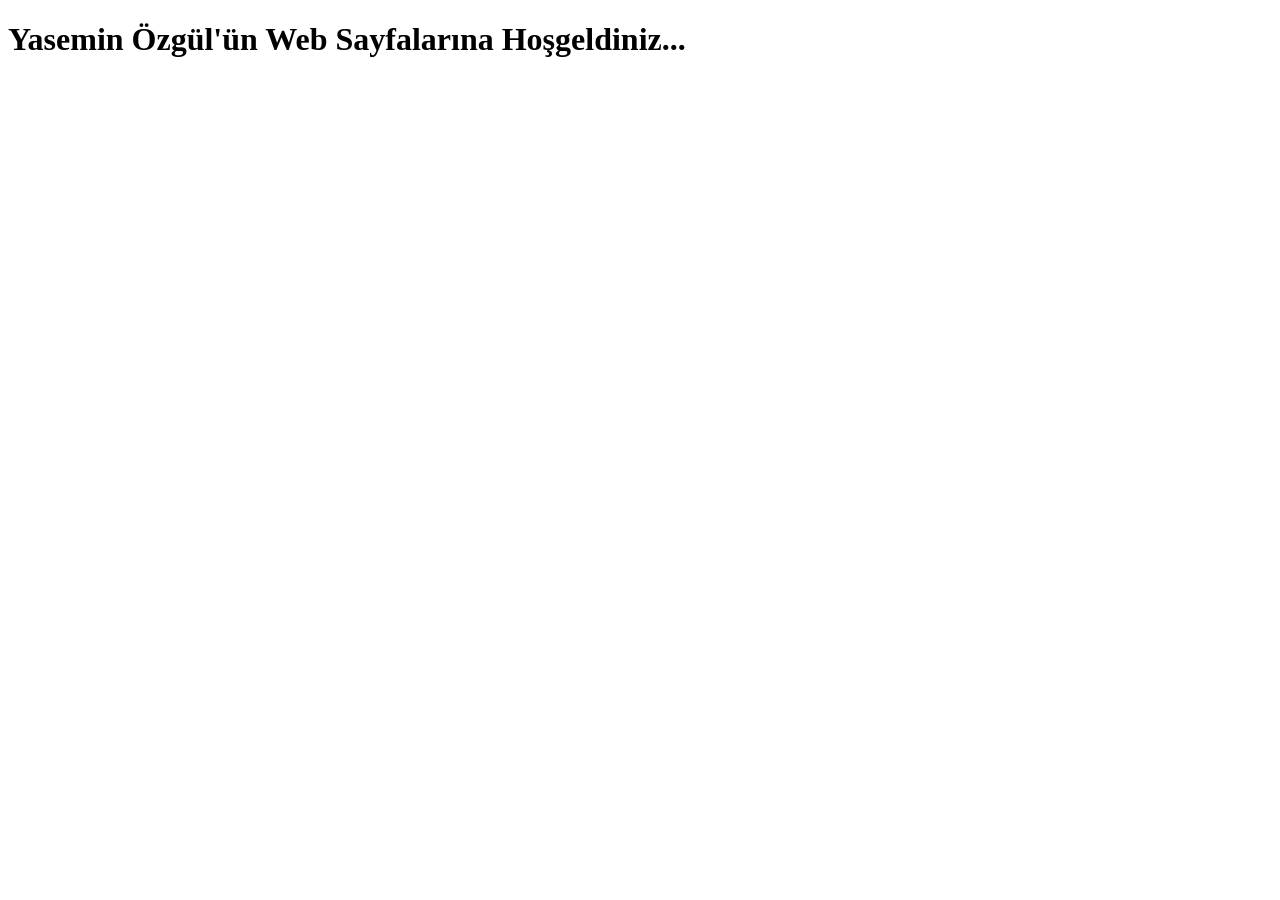
==== index.html @ 3f937fb2 "Add files via upload" ====
<!DOCTYPE html>
<html lang="tr">
<head>
    <meta charset="UTF-8">
    <title>Sevim Tetik Web Sayfası</title>
</head>
<body>

    <h1>Yasemin Özgül'ün Web Sayfalarına Hoşgeldiniz...</h1>

</body>
</html>
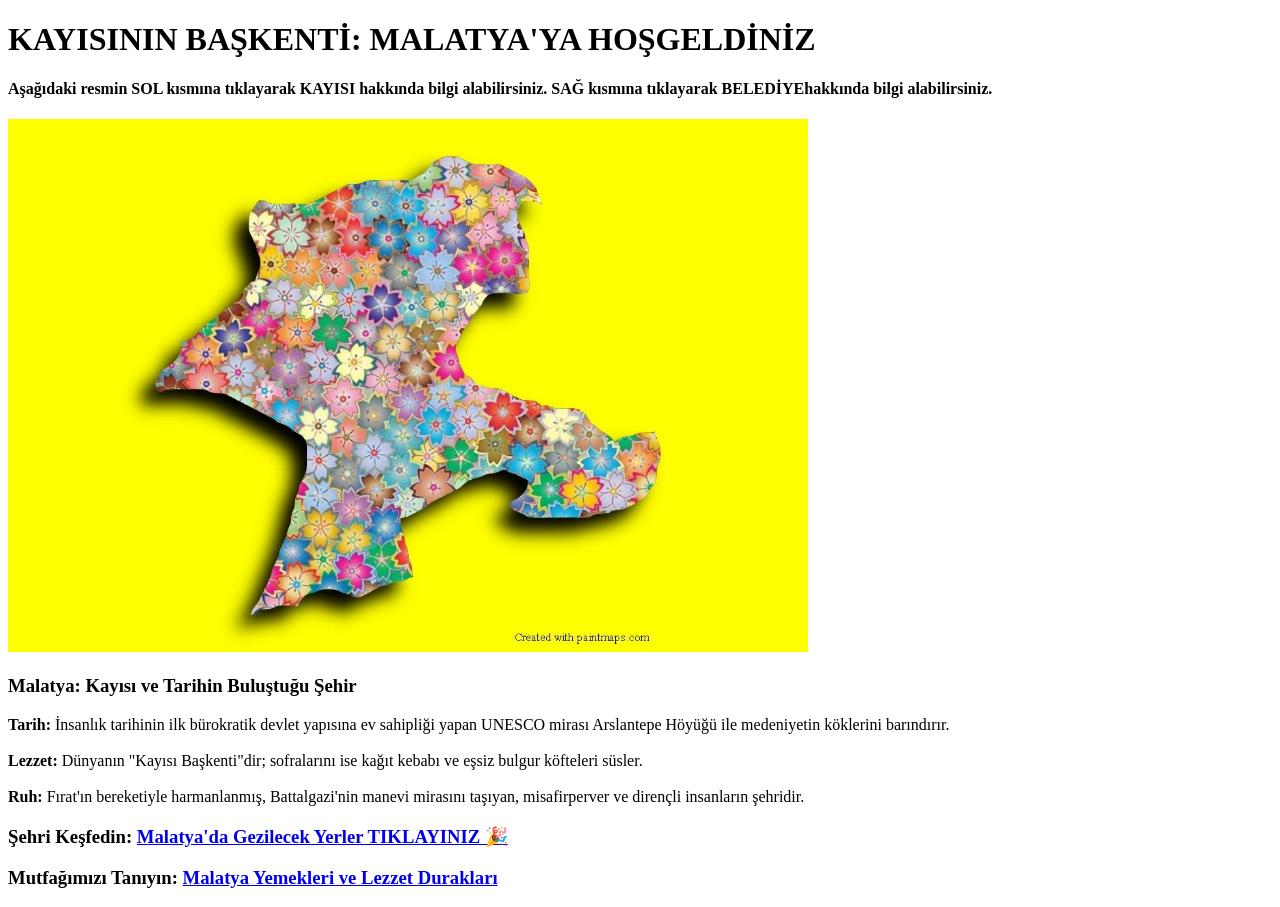
==== commit eabcc486: "Revise index.html for new content and layout Updated the HTML structure and content for the web page" ====
--- a/index.html
+++ b/index.html
@@ -1,12 +1,41 @@
 <!DOCTYPE html>
-<html lang="tr">
+<html lang="en">
 <head>
     <meta charset="UTF-8">
-    <title>Sevim Tetik Web Sayfası</title>
+    <meta name="viewport" content="width=device-width, initial-scale=1.0">
+    <title>Yasemin Özgül</title>
 </head>
 <body>
 
-    <h1>Yasemin Özgül'ün Web Sayfalarına Hoşgeldiniz...</h1>
+    <h1>KAYISININ BAŞKENTİ: MALATYA'YA HOŞGELDİNİZ</h1>
+    <h4>Aşağıdaki resmin SOL kısmına tıklayarak KAYISI hakkında bilgi alabilirsiniz.
+       SAĞ kısmına tıklayarak BELEDİYEhakkında bilgi alabilirsiniz.</h4>
+
+    <img src="resimler/malatyaharita.jpg" usemap="#malatya_haritasi" alt="MALATYA" style="width: 800px;;">
+    <h3>Malatya: Kayısı ve Tarihin Buluştuğu Şehir</h3>
+    <p>
+        <strong>Tarih:</strong> İnsanlık tarihinin ilk bürokratik devlet yapısına ev sahipliği yapan UNESCO mirası Arslantepe Höyüğü ile medeniyetin köklerini barındırır.<br><br>
+        <strong>Lezzet:</strong> Dünyanın "Kayısı Başkenti"dir; sofralarını ise kağıt kebabı ve eşsiz bulgur köfteleri süsler.<br><br>
+        <strong>Ruh:</strong> Fırat'ın bereketiyle harmanlanmış, Battalgazi'nin manevi mirasını taşıyan, misafirperver ve dirençli insanların şehridir.
+    </p>
+
+    <div style="margin-top: 20px;">
+        <h3>Şehri Keşfedin: 
+            <a href="https://www.tripadvisor.com.tr/Attractions-g298018-Activities-Malatya.html" target="_blank">
+                Malatya'da Gezilecek Yerler TIKLAYINIZ 🎉
+            </a>
+        </h3>
+    </div>
+    <h3>Mutfağımızı Tanıyın: 
+        <a href="mutfak_kulturu.html">Malatya Yemekleri ve Lezzet Durakları</a>
+    </h3>
+
+
+    <map name="malatya_haritasi">
+            <area shape="rect" coords="0,0,400,400" href="kayisi_detay.html" alt="Kayısı Bilgi">
+            
+            <area shape="rect" coords="400,0,800,400" href="https://www.malatya.bel.tr" alt="Belediye">
+        </map>
 
 </body>
-</html>+</html>
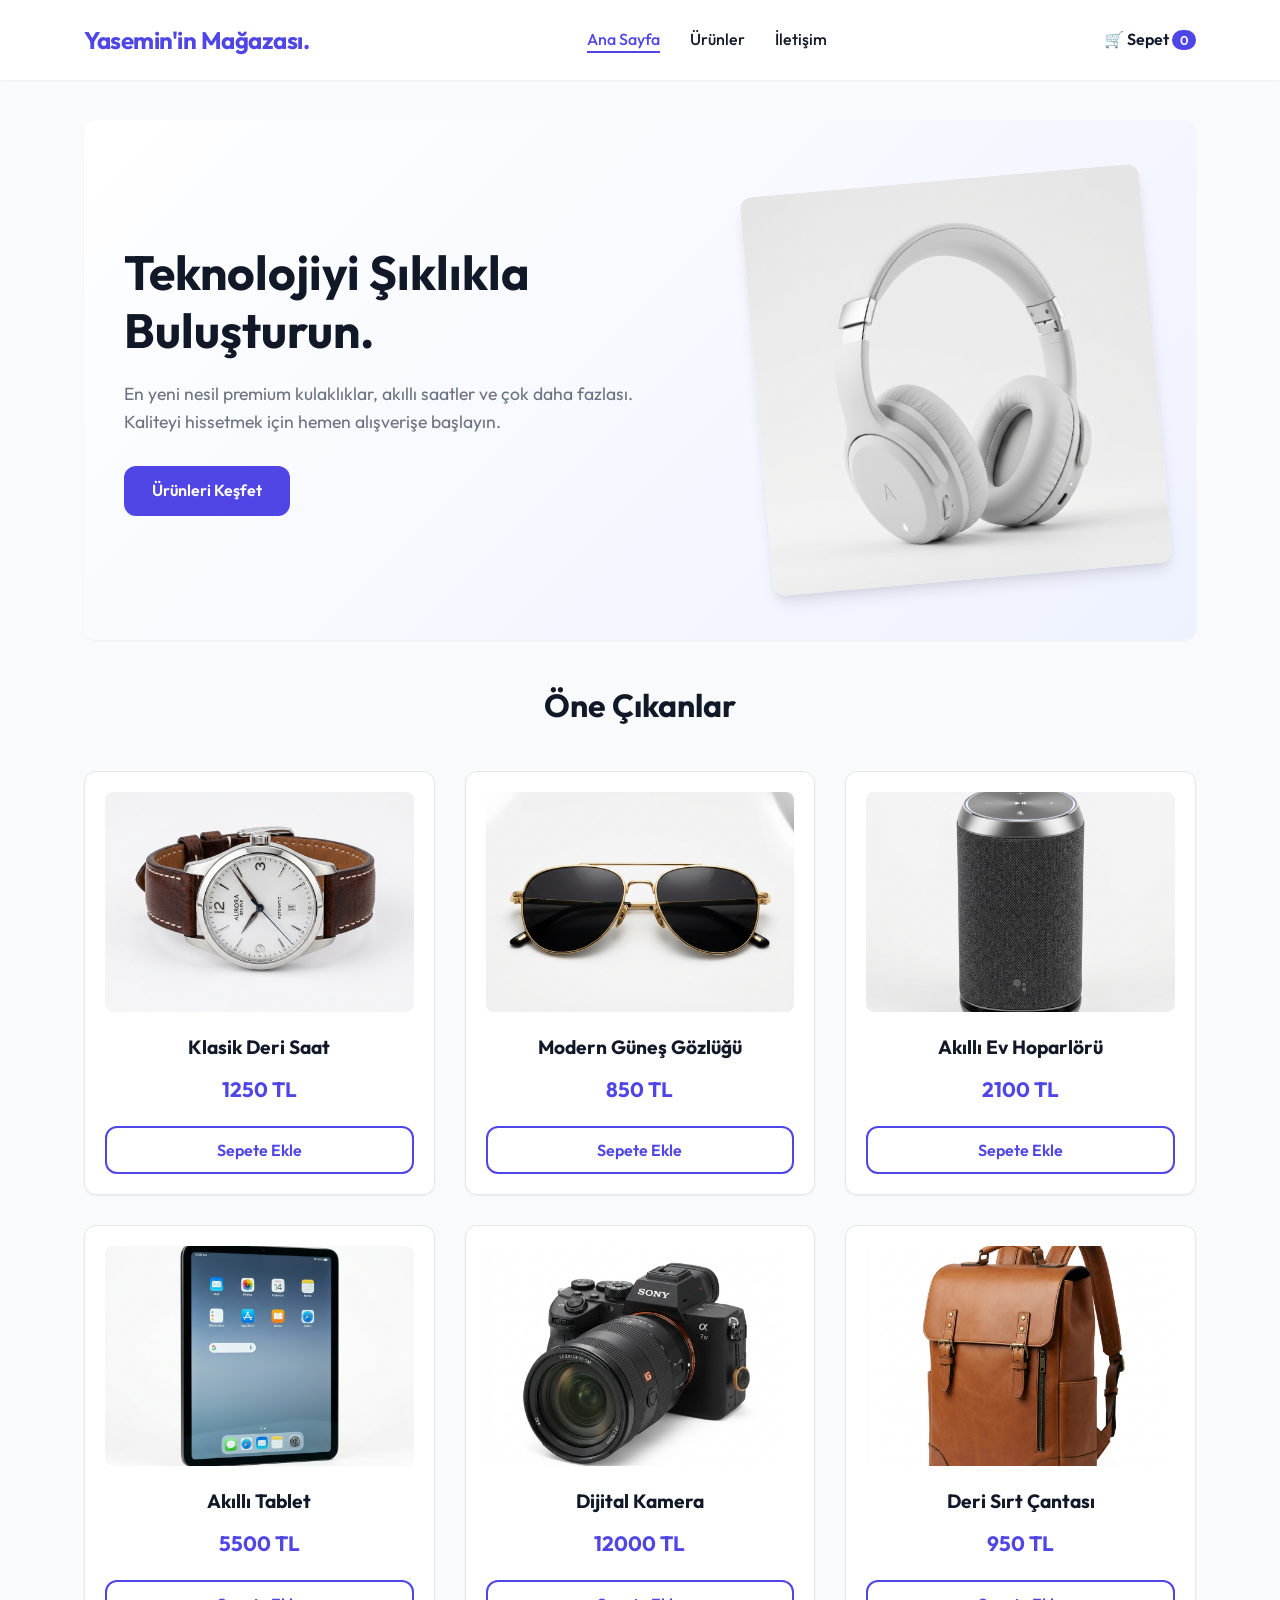
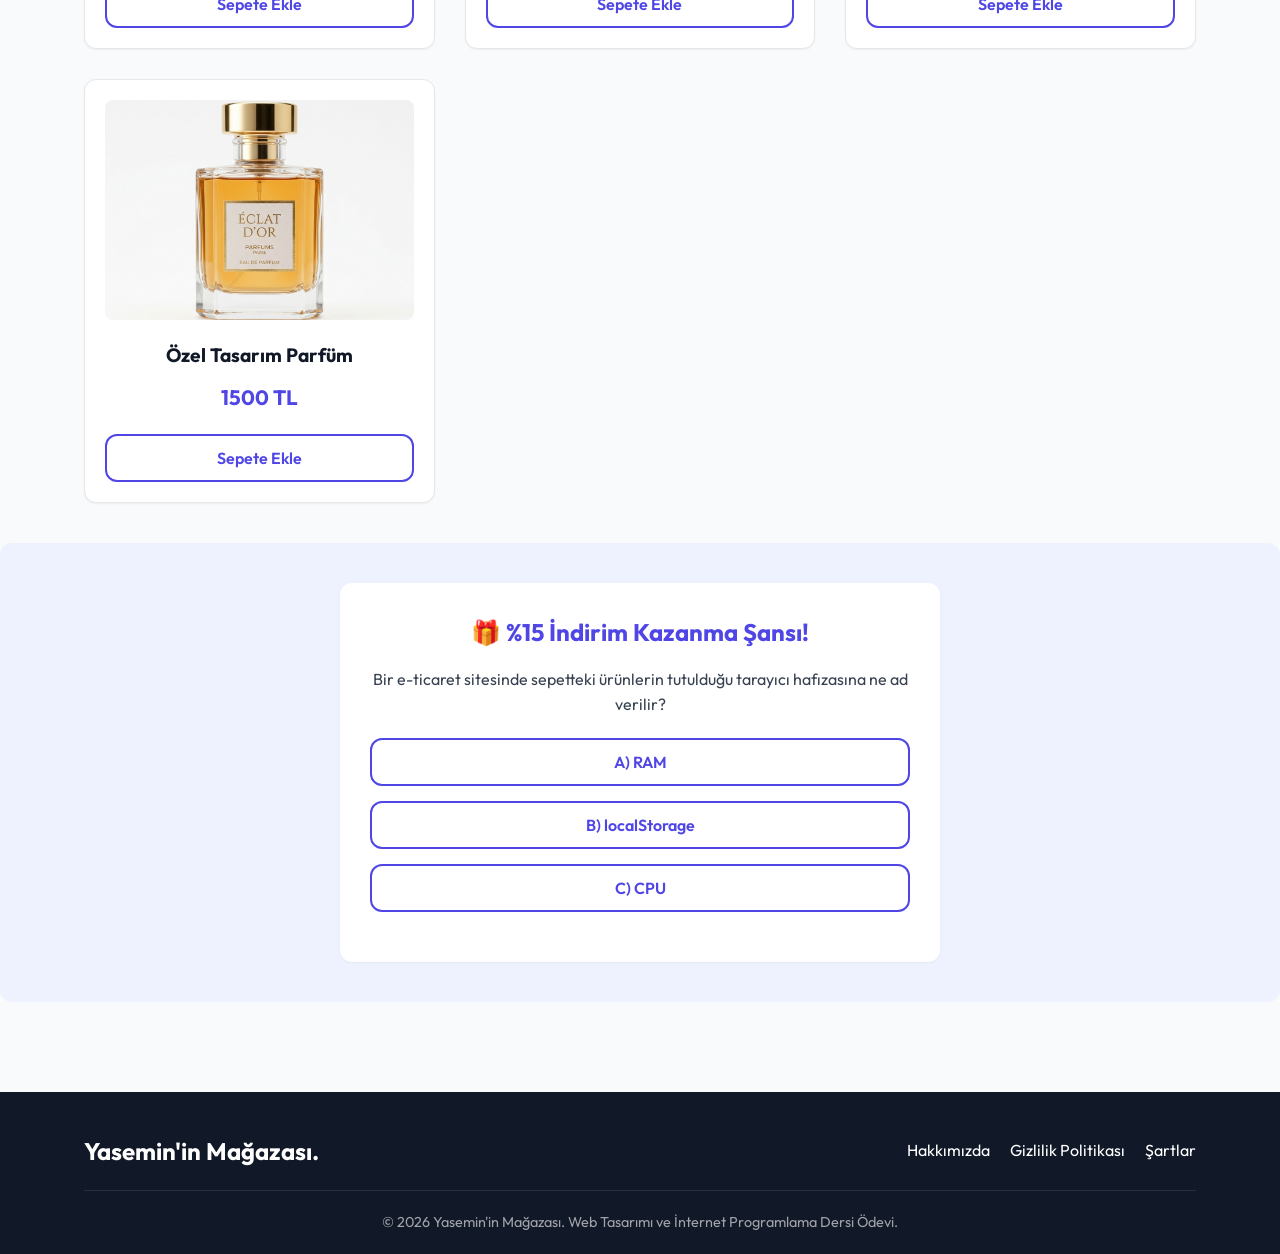
==== commit 755eec76: "Add files via upload" ====
--- a/index.html
+++ b/index.html
@@ -1,41 +1,161 @@
-<!DOCTYPE html>
-<html lang="en">
-<head>
-    <meta charset="UTF-8">
-    <meta name="viewport" content="width=device-width, initial-scale=1.0">
-    <title>Yasemin Özgül</title>
-</head>
-<body>
-
-    <h1>KAYISININ BAŞKENTİ: MALATYA'YA HOŞGELDİNİZ</h1>
-    <h4>Aşağıdaki resmin SOL kısmına tıklayarak KAYISI hakkında bilgi alabilirsiniz.
-       SAĞ kısmına tıklayarak BELEDİYEhakkında bilgi alabilirsiniz.</h4>
-
-    <img src="resimler/malatyaharita.jpg" usemap="#malatya_haritasi" alt="MALATYA" style="width: 800px;;">
-    <h3>Malatya: Kayısı ve Tarihin Buluştuğu Şehir</h3>
-    <p>
-        <strong>Tarih:</strong> İnsanlık tarihinin ilk bürokratik devlet yapısına ev sahipliği yapan UNESCO mirası Arslantepe Höyüğü ile medeniyetin köklerini barındırır.<br><br>
-        <strong>Lezzet:</strong> Dünyanın "Kayısı Başkenti"dir; sofralarını ise kağıt kebabı ve eşsiz bulgur köfteleri süsler.<br><br>
-        <strong>Ruh:</strong> Fırat'ın bereketiyle harmanlanmış, Battalgazi'nin manevi mirasını taşıyan, misafirperver ve dirençli insanların şehridir.
-    </p>
-
-    <div style="margin-top: 20px;">
-        <h3>Şehri Keşfedin: 
-            <a href="https://www.tripadvisor.com.tr/Attractions-g298018-Activities-Malatya.html" target="_blank">
-                Malatya'da Gezilecek Yerler TIKLAYINIZ 🎉
-            </a>
-        </h3>
-    </div>
-    <h3>Mutfağımızı Tanıyın: 
-        <a href="mutfak_kulturu.html">Malatya Yemekleri ve Lezzet Durakları</a>
-    </h3>
-
-
-    <map name="malatya_haritasi">
-            <area shape="rect" coords="0,0,400,400" href="kayisi_detay.html" alt="Kayısı Bilgi">
-            
-            <area shape="rect" coords="400,0,800,400" href="https://www.malatya.bel.tr" alt="Belediye">
-        </map>
-
-</body>
-</html>
+<!DOCTYPE html>
+<html lang="tr">
+<head>
+    <meta charset="UTF-8">
+    <meta name="viewport" content="width=device-width, initial-scale=1.0">
+    <meta name="description" content="Modern E-Ticaret Sitesi - En iyi ürünler en uygun fiyatlarla.">
+    <title>Yasemin'in Mağazası | Modern E-Ticaret</title>
+    <!-- Harici CSS dosyamızı bağlıyoruz -->
+    <link rel="stylesheet" href="styles/style.css">
+</head>
+<body>
+
+    <!-- Üst Menü (Navbar) -->
+    <header>
+        <div class="container navbar">
+            <div class="logo">
+                <a href="index.html">Yasemin'in Mağazası.</a>
+            </div>
+            
+            <nav>
+                <ul class="nav-links">
+                    <li><a href="index.html" class="active">Ana Sayfa</a></li>
+                    <li><a href="pages/urunler.html">Ürünler</a></li>
+                    <li><a href="pages/iletisim.html">İletişim</a></li>
+                </ul>
+            </nav>
+            
+            <div class="cart-icon">
+                <a href="pages/sepet.html">🛒 Sepet <span id="cart-count">0</span></a>
+            </div>
+        </div>
+    </header>
+
+    <!-- Ana İçerik -->
+    <main>
+        <div class="container">
+            <!-- Kahraman (Hero) Bölümü -->
+            <section class="hero">
+                <div class="hero-content">
+                    <h1>Teknolojiyi Şıklıkla Buluşturun.</h1>
+                    <p>En yeni nesil premium kulaklıklar, akıllı saatler ve çok daha fazlası. Kaliteyi hissetmek için hemen alışverişe başlayın.</p>
+                    <a href="pages/urunler.html" class="btn btn-primary">Ürünleri Keşfet</a>
+                </div>
+                <div class="hero-image">
+                    <!-- Ürettiğimiz kulaklık görselini kullanıyoruz -->
+                    <img src="img/kulaklik.png" alt="Premium Kulaklık">
+                </div>
+            </section>
+
+            <!-- Öne Çıkan Ürünler (Küçük Grid) -->
+            <section class="featured-products">
+                <h2 class="section-title">Öne Çıkanlar</h2>
+                <div class="product-grid">
+                    
+                    <!-- Ürün 1 -->
+                    <div class="product-card">
+                        <img src="img/saat.png" alt="Klasik Saat" class="product-image">
+                        <div class="product-info">
+                            <h3>Klasik Deri Saat</h3>
+                            <div class="product-price">1250 TL</div>
+                            <!-- Sepete ekleme fonksiyonunu (JS) tetikleyen buton -->
+                            <button class="btn btn-outline add-to-cart-btn" data-name="Klasik Deri Saat" data-price="1250" data-image="saat.png">Sepete Ekle</button>
+                        </div>
+                    </div>
+
+                    <!-- Ürün 2 -->
+                    <div class="product-card">
+                        <img src="img/gozluk.png" alt="Güneş Gözlüğü" class="product-image">
+                        <div class="product-info">
+                            <h3>Modern Güneş Gözlüğü</h3>
+                            <div class="product-price">850 TL</div>
+                            <button class="btn btn-outline add-to-cart-btn" data-name="Modern Güneş Gözlüğü" data-price="850" data-image="gozluk.png">Sepete Ekle</button>
+                        </div>
+                    </div>
+
+                    <!-- Ürün 3 -->
+                    <div class="product-card">
+                        <img src="img/hoparlor.png" alt="Akıllı Hoparlör" class="product-image">
+                        <div class="product-info">
+                            <h3>Akıllı Ev Hoparlörü</h3>
+                            <div class="product-price">2100 TL</div>
+                            <button class="btn btn-outline add-to-cart-btn" data-name="Akıllı Ev Hoparlörü" data-price="2100" data-image="hoparlor.png">Sepete Ekle</button>
+                        </div>
+                    </div>
+
+                    <!-- Yeni Ürünler -->
+                <div class="product-card">
+                    <img src="img/tablet.png" alt="Akıllı Tablet" class="product-image">
+                    <div class="product-info">
+                        <h3>Akıllı Tablet</h3>
+                        <div class="product-price">5500 TL</div>
+                        <button class="btn btn-outline add-to-cart-btn" data-name="Akıllı Tablet" data-price="5500" data-image="tablet.png">Sepete Ekle</button>
+                    </div>
+                </div>
+
+                <div class="product-card">
+                    <img src="img/kamera.png" alt="Dijital Kamera" class="product-image">
+                    <div class="product-info">
+                        <h3>Dijital Kamera</h3>
+                        <div class="product-price">12000 TL</div>
+                        <button class="btn btn-outline add-to-cart-btn" data-name="Dijital Kamera" data-price="12000" data-image="kamera.png">Sepete Ekle</button>
+                    </div>
+                </div>
+
+                <div class="product-card">
+                    <img src="img/canta.png" alt="Deri Sırt Çantası" class="product-image">
+                    <div class="product-info">
+                        <h3>Deri Sırt Çantası</h3>
+                        <div class="product-price">950 TL</div>
+                        <button class="btn btn-outline add-to-cart-btn" data-name="Deri Sırt Çantası" data-price="950" data-image="canta.png">Sepete Ekle</button>
+                    </div>
+                </div>
+
+                <div class="product-card">
+                    <img src="img/parfum.png" alt="Özel Tasarım Parfüm" class="product-image">
+                    <div class="product-info">
+                        <h3>Özel Tasarım Parfüm</h3>
+                        <div class="product-price">1500 TL</div>
+                        <button class="btn btn-outline add-to-cart-btn" data-name="Özel Tasarım Parfüm" data-price="1500" data-image="parfum.png">Sepete Ekle</button>
+                    </div>
+                </div>
+            </div>
+            </section>
+        </div>
+            <section class="quiz-section">
+                <div class="container">
+                    <div class="quiz-container">
+                        <h2>🎁 %15 İndirim Kazanma Şansı!</h2>
+                        <p id="quiz-question">Bir e-ticaret sitesinde sepetteki ürünlerin tutulduğu tarayıcı hafızasına ne ad verilir?</p>
+                        <div class="quiz-options">
+                            <button class="btn btn-outline quiz-btn" data-answer="A">A) RAM</button>
+                            <button class="btn btn-outline quiz-btn" data-answer="B">B) localStorage</button>
+                            <button class="btn btn-outline quiz-btn" data-answer="C">C) CPU</button>
+                        </div>
+                        <div id="quiz-result" class="quiz-result"></div>
+                    </div>
+                </div>
+            </section>
+    </main>
+
+    <!-- Alt Bilgi (Footer) -->
+    <footer>
+        <div class="container">
+            <div class="footer-content">
+                <div class="footer-logo">Yasemin'in Mağazası.</div>
+                <div class="footer-links">
+                    <a href="#">Hakkımızda</a>
+                    <a href="#">Gizlilik Politikası</a>
+                    <a href="#">Şartlar</a>
+                </div>
+            </div>
+            <div class="footer-bottom">
+                &copy; 2026 Yasemin'in Mağazası. Web Tasarımı ve İnternet Programlama Dersi Ödevi.
+            </div>
+        </div>
+    </footer>
+
+    <!-- Harici JavaScript dosyamızı sayfanın en altında bağlıyoruz -->
+    <script src="scripts/myscript.js"></script>
+</body>
+</html>
--- a/styles/style.css
+++ b/styles/style.css
@@ -0,0 +1,593 @@
+@import url('https://fonts.googleapis.com/css2?family=Outfit:wght@300;400;500;600;700&display=swap');
+
+/* --- Değişkenler (Renk ve Font Ayarları) --- */
+:root {
+    --primary-color: #4F46E5;
+    --primary-hover: #4338CA;
+    --secondary-color: #111827;
+    --background-color: #F9FAFB;
+    --card-bg: #FFFFFF;
+    --text-main: #374151;
+    --text-muted: #6B7280;
+    --border-color: #E5E7EB;
+    --danger-color: #EF4444;
+    --font-family: 'Outfit', sans-serif;
+    --transition-speed: 0.3s;
+    --border-radius: 12px;
+    --shadow-sm: 0 1px 2px 0 rgba(0, 0, 0, 0.05);
+    --shadow-md: 0 4px 6px -1px rgba(0, 0, 0, 0.1), 0 2px 4px -1px rgba(0, 0, 0, 0.06);
+    --shadow-lg: 0 10px 15px -3px rgba(0, 0, 0, 0.1), 0 4px 6px -2px rgba(0, 0, 0, 0.05);
+}
+
+/* --- Genel Sıfırlama (Reset) --- */
+* {
+    margin: 0;
+    padding: 0;
+    box-sizing: border-box;
+}
+
+body {
+    font-family: var(--font-family);
+    background-color: var(--background-color);
+    color: var(--text-main);
+    line-height: 1.6;
+    display: flex;
+    flex-direction: column;
+    min-height: 100vh;
+}
+
+a {
+    text-decoration: none;
+    color: inherit;
+    transition: color var(--transition-speed) ease;
+}
+
+ul {
+    list-style: none;
+}
+
+img {
+    max-width: 100%;
+    height: auto;
+    display: block;
+}
+
+/* --- Genel Düzen (Layout) --- */
+.container {
+    width: 90%;
+    max-width: 1200px;
+    margin: 0 auto;
+    padding: 0 20px;
+}
+
+main {
+    flex-grow: 1;
+    padding: 40px 0;
+}
+
+/* --- Başlık (Header / Navbar) --- */
+header {
+    background-color: var(--card-bg);
+    box-shadow: var(--shadow-sm);
+    position: sticky;
+    top: 0;
+    z-index: 100;
+}
+
+.navbar {
+    display: flex;
+    justify-content: space-between;
+    align-items: center;
+    height: 80px;
+}
+
+.logo a {
+    font-size: 1.5rem;
+    font-weight: 700;
+    color: var(--primary-color);
+    letter-spacing: -0.5px;
+}
+
+.nav-links {
+    display: flex;
+    gap: 30px;
+}
+
+.nav-links li a {
+    font-weight: 500;
+    font-size: 1rem;
+    color: var(--secondary-color);
+    position: relative;
+}
+
+.nav-links li a:hover,
+.nav-links li a.active {
+    color: var(--primary-color);
+}
+
+.nav-links li a::after {
+    content: '';
+    position: absolute;
+    width: 0;
+    height: 2px;
+    bottom: -4px;
+    left: 0;
+    background-color: var(--primary-color);
+    transition: width var(--transition-speed) ease;
+}
+
+.nav-links li a:hover::after,
+.nav-links li a.active::after {
+    width: 100%;
+}
+
+.cart-icon {
+    position: relative;
+    font-weight: 600;
+    color: var(--secondary-color);
+    display: flex;
+    align-items: center;
+    gap: 5px;
+}
+
+.cart-icon span#cart-count {
+    background-color: var(--primary-color);
+    color: white;
+    font-size: 0.8rem;
+    padding: 2px 8px;
+    border-radius: 20px;
+}
+
+.menu-toggle {
+    display: none;
+    cursor: pointer;
+    font-size: 1.5rem;
+}
+
+/* --- Kahraman (Hero) Bölümü --- */
+.hero {
+    background: linear-gradient(135deg, var(--card-bg) 0%, #EEF2FF 100%);
+    border-radius: var(--border-radius);
+    padding: 60px 40px;
+    display: flex;
+    align-items: center;
+    justify-content: space-between;
+    margin-bottom: 40px;
+    box-shadow: var(--shadow-sm);
+}
+
+.hero-content {
+    max-width: 50%;
+}
+
+.hero-content h1 {
+    font-size: 3rem;
+    font-weight: 700;
+    color: var(--secondary-color);
+    margin-bottom: 20px;
+    line-height: 1.2;
+}
+
+.hero-content p {
+    font-size: 1.1rem;
+    color: var(--text-muted);
+    margin-bottom: 30px;
+}
+
+.btn {
+    display: inline-block;
+    padding: 12px 28px;
+    border-radius: var(--border-radius);
+    font-weight: 600;
+    text-align: center;
+    cursor: pointer;
+    transition: all var(--transition-speed) ease;
+    border: none;
+    font-family: var(--font-family);
+    font-size: 1rem;
+}
+
+.btn-primary {
+    background-color: var(--primary-color);
+    color: white;
+}
+
+.btn-primary:hover {
+    background-color: var(--primary-hover);
+    transform: translateY(-2px);
+    box-shadow: var(--shadow-md);
+}
+
+.hero-image img {
+    max-width: 400px;
+    border-radius: var(--border-radius);
+    transform: rotate(-5deg);
+    transition: transform var(--transition-speed) ease;
+    box-shadow: var(--shadow-lg);
+}
+
+.hero-image img:hover {
+    transform: rotate(0deg) scale(1.05);
+}
+
+/* --- Ürün Listeleme --- */
+.section-title {
+    text-align: center;
+    font-size: 2rem;
+    color: var(--secondary-color);
+    margin-bottom: 40px;
+}
+
+.product-grid {
+    display: grid;
+    grid-template-columns: repeat(auto-fill, minmax(260px, 1fr));
+    gap: 30px;
+}
+
+.product-card {
+    background-color: var(--card-bg);
+    border-radius: var(--border-radius);
+    padding: 20px;
+    text-align: center;
+    box-shadow: var(--shadow-sm);
+    transition: transform var(--transition-speed) ease, box-shadow var(--transition-speed) ease;
+    display: flex;
+    flex-direction: column;
+    justify-content: space-between;
+    border: 1px solid var(--border-color);
+}
+
+.product-card:hover {
+    transform: translateY(-5px);
+    box-shadow: var(--shadow-lg);
+}
+
+.product-image {
+    width: 100%;
+    height: 220px;
+    object-fit: cover;
+    border-radius: 8px;
+    margin-bottom: 20px;
+    background-color: #f3f4f6;
+}
+
+.product-info h3 {
+    font-size: 1.2rem;
+    color: var(--secondary-color);
+    margin-bottom: 10px;
+}
+
+.product-price {
+    font-size: 1.3rem;
+    font-weight: 700;
+    color: var(--primary-color);
+    margin-bottom: 20px;
+}
+
+.btn-outline {
+    background-color: transparent;
+    border: 2px solid var(--primary-color);
+    color: var(--primary-color);
+    width: 100%;
+}
+
+.btn-outline:hover {
+    background-color: var(--primary-color);
+    color: white;
+}
+
+/* --- Ürün Detay --- */
+.product-detail-wrapper {
+    display: flex;
+    gap: 50px;
+    background-color: var(--card-bg);
+    padding: 40px;
+    border-radius: var(--border-radius);
+    box-shadow: var(--shadow-md);
+    margin-top: 20px;
+}
+
+.product-detail-image {
+    flex: 1;
+}
+
+.product-detail-image img {
+    border-radius: var(--border-radius);
+    box-shadow: var(--shadow-md);
+    width: 100%;
+}
+
+.product-detail-info {
+    flex: 1;
+    display: flex;
+    flex-direction: column;
+    justify-content: center;
+}
+
+.product-detail-info h2 {
+    font-size: 2.5rem;
+    color: var(--secondary-color);
+    margin-bottom: 15px;
+}
+
+.product-detail-info .price {
+    font-size: 2rem;
+    font-weight: 700;
+    color: var(--primary-color);
+    margin-bottom: 20px;
+}
+
+.product-detail-info p {
+    color: var(--text-muted);
+    font-size: 1.1rem;
+    margin-bottom: 30px;
+}
+
+/* --- Sepet --- */
+.cart-container {
+    background-color: var(--card-bg);
+    padding: 30px;
+    border-radius: var(--border-radius);
+    box-shadow: var(--shadow-sm);
+}
+
+.cart-item {
+    display: flex;
+    align-items: center;
+    justify-content: space-between;
+    padding: 20px 0;
+    border-bottom: 1px solid var(--border-color);
+}
+
+.cart-item-info {
+    display: flex;
+    align-items: center;
+    gap: 20px;
+}
+
+.cart-item-info img {
+    width: 80px;
+    height: 80px;
+    border-radius: 8px;
+    object-fit: cover;
+}
+
+.cart-item-title {
+    font-weight: 600;
+    color: var(--secondary-color);
+}
+
+.cart-item-price {
+    font-weight: 700;
+}
+
+.btn-remove {
+    background-color: transparent;
+    color: var(--danger-color);
+    border: 1px solid var(--danger-color);
+    padding: 6px 12px;
+    border-radius: 6px;
+    cursor: pointer;
+    transition: all 0.2s ease;
+}
+
+.btn-remove:hover {
+    background-color: var(--danger-color);
+    color: white;
+}
+
+.cart-summary {
+    margin-top: 30px;
+    text-align: right;
+}
+
+.cart-summary h3 {
+    font-size: 1.5rem;
+    margin-bottom: 15px;
+}
+
+/* --- İletişim Formu --- */
+.contact-wrapper {
+    max-width: 600px;
+    margin: 0 auto;
+    background-color: var(--card-bg);
+    padding: 40px;
+    border-radius: var(--border-radius);
+    box-shadow: var(--shadow-md);
+}
+
+.form-group {
+    margin-bottom: 20px;
+}
+
+.form-group label {
+    display: block;
+    margin-bottom: 8px;
+    font-weight: 500;
+    color: var(--secondary-color);
+}
+
+.form-group input,
+.form-group textarea {
+    width: 100%;
+    padding: 12px 15px;
+    border: 1px solid var(--border-color);
+    border-radius: 8px;
+    font-family: var(--font-family);
+    font-size: 1rem;
+    transition: border-color var(--transition-speed) ease;
+}
+
+.form-group input:focus,
+.form-group textarea:focus {
+    outline: none;
+    border-color: var(--primary-color);
+}
+
+.form-group textarea {
+    resize: vertical;
+    min-height: 120px;
+}
+
+.btn-submit {
+    width: 100%;
+}
+
+/* --- Altbilgi (Footer) --- */
+footer {
+    background-color: var(--secondary-color);
+    color: white;
+    padding: 40px 0 20px;
+    margin-top: 50px;
+}
+
+.footer-content {
+    display: flex;
+    justify-content: space-between;
+    align-items: center;
+    border-bottom: 1px solid rgba(255, 255, 255, 0.1);
+    padding-bottom: 20px;
+    margin-bottom: 20px;
+}
+
+.footer-logo {
+    font-size: 1.5rem;
+    font-weight: 700;
+}
+
+.footer-links {
+    display: flex;
+    gap: 20px;
+}
+
+.footer-links a:hover {
+    color: var(--primary-color);
+}
+
+.footer-bottom {
+    text-align: center;
+    font-size: 0.9rem;
+    color: rgba(255, 255, 255, 0.6);
+}
+
+/* --- Yardımcı Sınıflar (Utility Classes) - Inline Style yerine --- */
+.btn-block {
+    display: block;
+    width: 100%;
+}
+
+.mb-10 {
+    margin-bottom: 10px;
+}
+
+.back-link {
+    color: var(--primary-color);
+    display: inline-block;
+    margin-bottom: 20px;
+}
+
+.feature-list {
+    margin-bottom: 30px;
+    padding-left: 20px;
+    list-style-type: disc;
+    color: var(--text-muted);
+}
+
+#cart-total {
+    color: var(--primary-color);
+}
+
+/* --- Responsive --- */
+@media (max-width: 768px) {
+    .navbar {
+        flex-direction: column;
+        gap: 15px;
+        height: auto;
+        padding: 15px 0;
+    }
+
+    .nav-links {
+        gap: 15px;
+        flex-wrap: wrap;
+        justify-content: center;
+    }
+
+    .hero {
+        flex-direction: column;
+        text-align: center;
+        padding: 40px 20px;
+    }
+
+    .hero-content {
+        max-width: 100%;
+        margin-bottom: 30px;
+    }
+
+    .hero-image img {
+        max-width: 100%;
+        transform: none;
+    }
+    
+    .hero-image img:hover {
+        transform: none;
+    }
+
+    .product-detail-wrapper {
+        flex-direction: column;
+        padding: 20px;
+    }
+
+    .cart-item {
+        flex-direction: column;
+        gap: 15px;
+        align-items: flex-start;
+    }
+    
+    .cart-summary {
+        text-align: center;
+    }
+    
+    .footer-content {
+        flex-direction: column;
+        gap: 20px;
+        text-align: center;
+    }
+}
+
+/* --- Mini Quiz Uygulamas� --- */
+.quiz-section {
+    background-color: #EEF2FF;
+    padding: 40px 0;
+    margin-top: 40px;
+    border-radius: var(--border-radius);
+}
+.quiz-container {
+    text-align: center;
+    max-width: 600px;
+    margin: 0 auto;
+    background: var(--card-bg);
+    padding: 30px;
+    border-radius: var(--border-radius);
+    box-shadow: var(--shadow-sm);
+}
+.quiz-container h2 {
+    color: var(--primary-color);
+    margin-bottom: 15px;
+}
+.quiz-options {
+    display: flex;
+    justify-content: center;
+    gap: 15px;
+    margin-top: 20px;
+    flex-wrap: wrap;
+}
+.quiz-result {
+    margin-top: 20px;
+    font-weight: bold;
+    font-size: 1.1rem;
+}
+.quiz-success { color: #10B981; }
+.quiz-error { color: var(--danger-color); }
+.btn-success { background-color: #10B981; color: white; border-color: #10B981; }
+.btn-error { background-color: var(--danger-color); color: white; border-color: var(--danger-color); }
+
